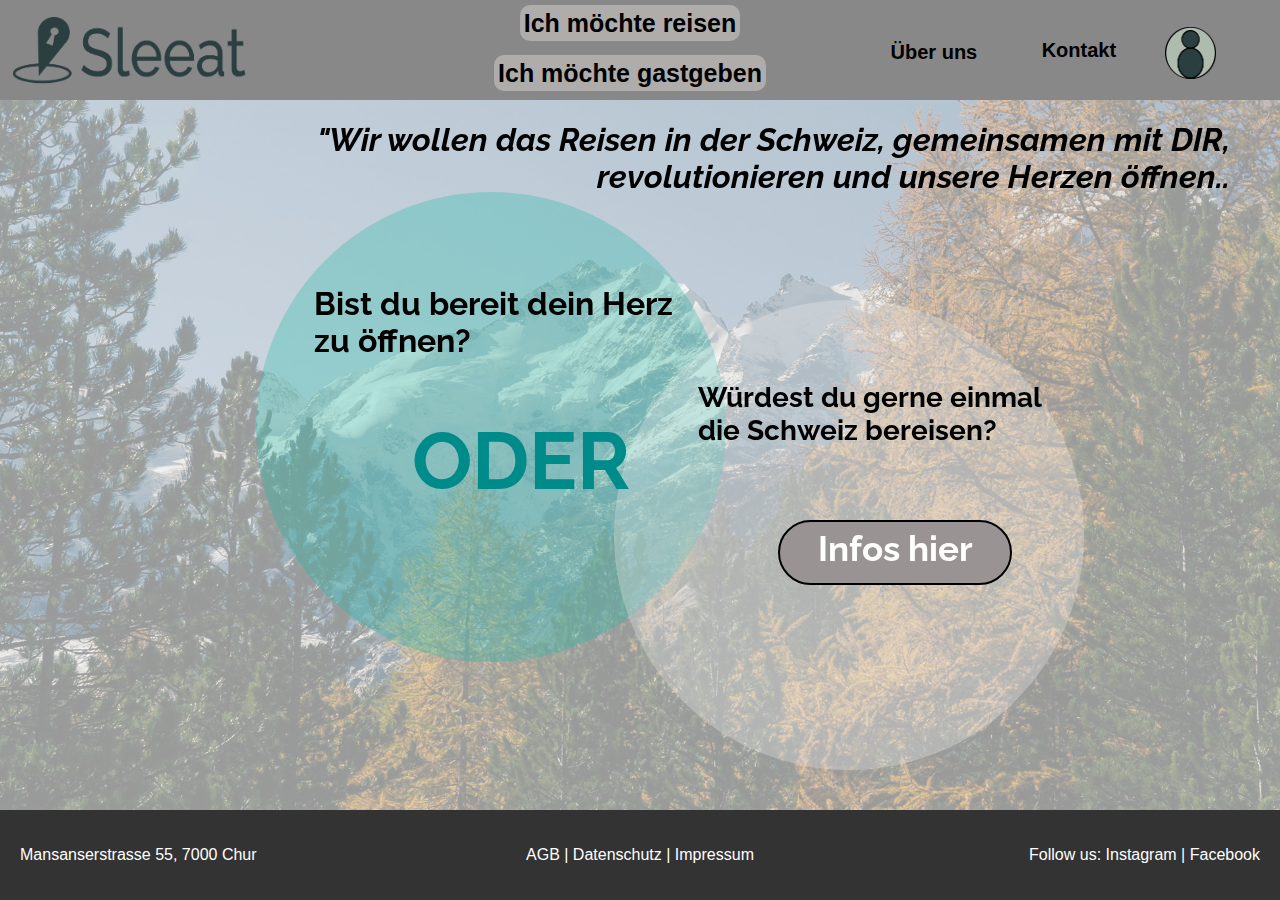
==== index.html @ e66eded8 "Update" ====
<!DOCTYPE html>
<html lang="en">

<head>
  <meta charset="UTF-8">
  <meta name="viewport" content="width=device-width, initial-scale=1.0">
  <title>Startseite</title>
  <link rel="stylesheet" href="style/startseite.css">

  <meta charset="UTF-8">
  <meta name="viewport" content="width=device-width, initial-scale=1.0">
  <title>Grundgeruest</title>
  <link rel="stylesheet" href="style/header_footer.css">
  <link rel="preconnect" href="https://fonts.googleapis.com">
<link rel="preconnect" href="https://fonts.gstatic.com" crossorigin>
<link href="https://fonts.googleapis.com/css2?family=Raleway:ital,wght@0,700;1,300&display=swap" rel="stylesheet">
</head>
<main>

  <body>
    <header>
      <div class="menueall">
              
          
          <div class="logo">
              
              <a href="startseite.html
              ">
                  <img src="image/header_footer_logo.png" alt="Logo IMP News" class="logoimage">
              </a>
          </div>
  
          <div class="menuealign">
              <div class="menuehover">
              <a href="angebotsseite1.html" class="menuebutton" role="button">Ich möchte reisen</a>
              </div>
             
              <div class="menuehover">
              <a href="hängt_in_seilen.html" class="menuebutton" role="button">Ich möchte gastgeben</a>
          </div>
          </div>
  
  
          <div class="menu">
  
          
                  
                <a href="ueber_uns.html" > Über uns</a>
              </div>
  
                <div class="menue2"> 
                <a href="kontaktseite.html" > Kontakt</a>
               
          </div>
  
          <div class="login">
              <a href="hängt_in_seilen.html">
              <img src="image/header_footer_login.png" class="loginimage"></a>
          </div>
  
      </div>
      </header>
    <div class="hintergrundbild"> </div>
    <div class="Zitat-container">
       <h1>"Wir wollen das Reisen in der Schweiz, gemeinsamen mit DIR, revolutionieren und unsere Herzen öffnen..</h1>
    </div>

    <div class="bold-text-türkis-kreis">
      <h1> Bist du bereit dein Herz zu öffnen?</h1>
    </div>

    <div class="bold-text-weiss-kreis">
      <h1>Würdest du gerne einmal die Schweiz bereisen?</h1>
    </div>

    <div class="bold-türkis-text">
      
      <h1> ODER</h1>
    </div>

    <div class="button-size">
      <a href="angebotsseite1.html" class="button" role="button">Infos hier</a>
    </div>

    
    
    <div class="ellipse-1"></div>
    <div class="ellipse-2"></div>



    <footer>
      <div class="column left">
        <p>Mansanserstrasse 55, 7000 Chur</p>
      </div>
  
      <div class="column">
        <p><a href="hängt_in_seilen.html">AGB</a> | <a href="Z impressum.html">Datenschutz</a> | <a href="Z impressum.html">Impressum</a></p> 
      </div>
  
      <div class="column right">
        <p>Follow us: <a href="https://www.instagram.com/">Instagram</a> | <a href="https://www.facebook.com/">Facebook</a></p>
      </div>
  </footer>
    </div>
  </body>
</main>

</html>
---- style/startseite.css ----
body {
    display: flexbox;
    background-size: 100%;
    margin-bottom: 10px;
    background-position: center;
}

/* h1,h2 und h3 gelöscht*/

.hintergrundbild {
    position: fixed;
    top: 0;
    left: 0;
    width: 100%;
    height: 100%;
    background: url(/image/Startseite_Hintergrund.jpg) no-repeat center center fixed;
    /*Bild gewechslet*/
    background-size: cover;
    -webkit-background-size: cover;
    -moz-background-size: cover;
    -o-background-size: cover;
    background-attachment: fixed;
    opacity: 0.4;
    /* 40% opacity */
    z-index: -2;
}

.Zitat-container {
    font-family: 'Raleway', sans-serif;
    font-style: italic;
    text-align: right;
    padding: 0px;
    margin-right: 50px;
    margin-left: 300px;
}

.bold-text-türkis-kreis {
    font-family: 'Raleway';
    font-weight: 700;
    /*Bold*/
    text-align: left;
    margin-top: 90px;
    margin-left: 350px;
    margin-right: 800px;

}

.bold-text-weiss-kreis {
    font-family: 'Raleway';
    font-weight: 700;
    /*Bold*/
    font-size: 18px;
    text-align: left;
    margin-top: 30px;
    margin-left: 800px;
    margin-right: 350px;

}

.bold-türkis-text {
    font-family: 'Raleway';
    font-weight: 700;
    /*Bold*/
    color: darkcyan;
    font-size: 40px;
    position: absolute;
    top: 43%;
    text-align: left;
    margin-left: 470px;
    margin-right: 600px;

}

.button {
    width: 160px;
    height: 40px;
    background-color: rgb(154, 147, 147);
    border: 2px solid #000;
    border-radius: 40px;
    display: flex;
    justify-content: center;
    padding-top: 6px;
    margin-left: 950px;
    margin-right: 230px;
    margin-top: 2%;
    font-family: 'Raleway';
    font-weight: 700;
    /*Bold*/
    font-size: 24px;
    text-align: center;
}

    .button-size:hover {
        transform: translate3d(0, 2px, 0);
      }
      
      .button-size :active {
        background-color: aquamarine;
      }




/*******************************************************/
/*Header styling*/

.logo {
    flex: 1;
    margin: 20px 20px 0px 20px;

}

.menu {
    margin: 10px 20px 5px 5px;
}

.login {
    margin: 10px 20px 0px 5px;
}


.ellipse-1 {
    background: rgba(26, 184, 166, 0.3);
    border-radius: 50%;
    width: 470px;
    height: 470px;
    position: absolute;
    left: 20%;
    top: 192px;
    opacity: 100%;
    overflow: hidden;
    z-index: -1;
}

.ellipse-2 {
    background: rgba(237, 240, 240, 0.3);
    border-radius: 50%;
    width: 470px;
    height: 470px;
    position: absolute;
    left: 48%;
    top: 300px;
    opacity: 100%;
    overflow: hidden;
    z-index: -1;
}


@media  screen and (max-width: 1340px) {
    .bold-text-türkis-kreis {
        margin-left: 314px;
        width: 380px;   
    }

    .bold-türkis-text {
        top: 40%;
        margin-left: 412px
    }

    .bold-text-weiss-kreis{
        margin-top: 15px;
        margin-left: 698px;
        width: 358px;
        font-size: 14px;
    }   
    
    .button {
        margin-left: 778px;
        margin-top: 73px;
        width: 230px;
        height: 55px;
        font-size: 35px;
    
    }
}

@media  screen and (max-width: 1275px) {
  
    .bold-text-weiss-kreis{
        margin-left: 677px;
    }   
    
}

@media  screen and (max-width: 1120px) {
    .bold-text-türkis-kreis {
        margin-left: 280px; 
    }

    .bold-türkis-text {
        margin-left: 320px
    }

    .bold-text-weiss-kreis{
        margin-left: 596px;
        
    }   
    
    .button {
        margin-left: 678px;
    
    }
}

@media  screen and (max-width: 1095px) {
    .bold-text-türkis-kreis {
        margin-top: 46px;
        margin-left: 280px; 
    }

    .bold-türkis-text {
        margin-top: 17px;
        margin-left: 320px
    }

    .bold-text-weiss-kreis{
        margin-left: 586px;
        
    }   
    
    .button {
        margin-top: 50px;
    
    }
}

@media screen and (max-width: 1024px) {
    .ellipse-1 {
        width: 380px;
        height: 380px;
        position: absolute;
        left: 15%;
        top: 170px;
    }

    .ellipse-2 {
        width: 380px;
        height: 380px;
        position: absolute;
        left: 47%;
        top: 230px;
    }

    .Zitat-container {
        width: 573px;
        font-size: 15px;
        margin-left: 420px;
    }

    .bold-text-türkis-kreis {
        margin-top: 40px;
        margin-left: 196px;
        margin-right: 0px;
        font-size: 12px;
        width: 287px;
    }

    .bold-türkis-text {
        top: 40%;
        font-size: 30px;
        margin-left: 306px;
    }

    .bold-text-weiss-kreis {
        margin-top: -19px;
        margin-left: 523px;
        width: 321px;
        font-size: 12px;
    }

    .button {
        margin-left: 595px;
        margin-top: 54px;
        width: 164px;
        height: 37px;
        font-size: 25px;
    }
}


@media screen and (max-width: 940px) {
    .ellipse-1 {
        width: 400px;
        height: 400px;
        position: absolute;
        left: 10%;
        top: 180px;
    }

    .ellipse-2 {
        width: 400px;
        height: 400px;
        position: absolute;
        left: 50%;
        top: 220px;
    }

    .Zitat-container {
        width: 573px;
        font-size: 15px;
        margin-left: 325px;
    }

    .bold-text-türkis-kreis {
        margin-top: 40px;
        margin-left: 140px;
        margin-right: 0px;
        font-size: 12px;
        width: 287px;
    }

    .bold-türkis-text {
        top: 40%;
        margin-left: 256px;
    }

    .bold-text-weiss-kreis {
        margin-top: -19px;
        margin-left: 500px;
        width: 321px;
        font-size: 12px;
    }

    .button {
        margin-left: 595px;
        margin-top: 54px;
        width: 164px;
        height: 37px;
        font-size: 25px;
    }
}


@media screen and (max-width: 740px) {
    .ellipse-1 {
        width: 700px;
        height: 700px;
        position: absolute;
        left: 5%;
        top: 296px;
    }

    .ellipse-2 {
        width: 700px;
        height: 700px;
        position: absolute;
        left: 80%;
        top: 669px;
    }

    .Zitat-container {
        margin-top: 0%;
        width: 965px;
        font-size: 25px;
        margin-left: 271px;
    }

    .bold-text-türkis-kreis {
        margin-top: 112px;
        margin-left: 143px;
        margin-right: 0px;
        font-size: 25px;
        width: 463px;
    }

    .bold-türkis-text {
        top: 60%;
        font-size: 60px;
        margin-left: 279px;
    }

    .bold-text-weiss-kreis {
        margin-top: 278px;
        margin-left: 690px;
        width: 485px;
        font-size: 25px;
    }

    .button {
        margin-left: 808px;
        margin-top: 86px;
        width: 300px;
        height: 80px;
        font-size: 50px;
    }
}



@media screen and (max-width: 450px) {
    .ellipse-1 {
        width: 700px;
        height: 700px;
        position: absolute;
        left: 20%;
        top: 450px;
    }

    .ellipse-2 {
        width: 700px;
        height: 700px;
        position: absolute;
        left: 90%;
        top: 1000px;
    }

    .Zitat-container {
        margin-top: 30%;
        width: 932px;
        font-size: 25px;
        margin-left: 69px;
    }

    .bold-text-türkis-kreis {
        margin-top: 200px;
        margin-left: 200px;
        margin-right: 0px;
        font-size: 25px;
        width: 463px;
    }

    .bold-türkis-text {
        top: 80%;
        font-size: 60px;
        margin-left: 365px;
    }

    .bold-text-weiss-kreis {
        margin-top: 493px;
        margin-left: 472px;
        width: 485px;
        font-size: 30px;
    }

    .button {
        margin-left: 600px;
        margin-top: 51px;
        width: 300px;
        height: 80px;
        font-size: 50px;
    }
}


footer {

    background-color: #333;
    color: white;
    padding: 20px;
    display: flex;
    justify-content: space-between;
    text-align: center;
    bottom: 0%;
    left: 0%;
    right: 0%;
    position: fixed;
}
---- style/header_footer.css ----
html, body {
    min-height: 100vh;
}

body {
    margin: 0;
    font-family: Arial, sans-serif;
  display: flex;
  flex-direction: column;
}

main {
  flex: 1;
} 


/*******************************************************/
/*Header styling*/

header{

    background-color: rgb(136, 136, 136);
    position: sticky;
    top: 0;
    left: 0;
    opacity: 100%;
    z-index: 200;

}
.logo{
    flex: 2.8;
  margin-top: 1%;
  margin-left: 1%;
 
}

.login{
    flex: 1;
    height: flex;
    

}


.menueall{
  display: flex;
  justify-content: center;
  align-items: center;
  height: flex;
}

.menu{
  text-align: right;
  flex: 1;
  justify-content: right;
  margin-right: 0%;
  margin-left: 0%;
  font-size: min(max(15px, 1vw), 20px);
  
  
}

.menue2{
  text-align: right;
  flex: 1;
  justify-content: right;
  margin-right: 0%;
  margin-left: 0%;
  font-size: min(max(15px, 1vw), 20px);
}

.menuealign{
  flex:3;
  text-align: center;
  font-size: min(max(15px, 1vw), 25px);
  
  
}



.login{
  flex: 1;
  text-align: center;
}

.menuebutton{
  background-color: #d6d0d081;
  font-size: 25px;
  margin-top: 5px;
  padding: 1%;
  border-radius: 10px;
  color: black;
 
}



.menuehover{

line-height: 47px;
line-height: min(max(20px, 4vw), 47px);

}

.menuehover:hover {
  transform: translate3d(0, 2px, 0);
}

.menuebutton:active {
  background-color: aquamarine;
}

.menuealign a{
  color: black;
  font-size: 25px;
  font-weight: bold;
  text-decoration: none;
  margin: 0%;
  margin-top: 10%;
  margin-bottom: 10%;
  font-size: min(max(10px, 2vw), 25px);

}

.menuealign2 a{
  color: black;
  font-size: 25px;
  font-weight: bold;
  text-decoration: none;
  align-items: end;
  margin-right: 8%;
}

.menuetext{
  font-size: min(max(10px, 2vw), 20px);
}


.menu a{
  color: black;
  font-size: 20px;
  font-weight: bold;
  font-size: min(max(5px, 2vw), 20px);

}

.menue2 a{
  color: black;
  font-size: 20px;
  font-weight: bold;
  font-size: min(max(5px, 2vw), 20px);

}

.loginimage{
 width: 55px;
 height: 55px;
 height: min(max(10px, 4vw), 55px);
 width: min(max(10px, 4vw), 55px);
}

.logoimage{
  width: 60%;
  height: 60%;
}








/*******************************************************/
/*Footer styling*/

footer {

      background-color: #333;
      color: white;
      padding: 20px;
      display: flex;
      justify-content: space-between;
      text-align: center;
      

    }

.column {
      flex: 1;
      text-align: center;
    }

.column.left {
      text-align: left;
    }

.column.right {
      text-align: right;
    }

a {
      color: rgb(255, 255, 255);
      text-decoration: none;
    }


    @media (max-width: 800px) {
      .column.left {
        font-size: 90%;
      }
      .column {
        font-size: 90%;
      }
      .column.right {
        font-size: 90%;
      }
    }

    @media (max-width: 700px) {
      .column.left {
        font-size: 80%;
      }
      .column {
        font-size: 80%;
      }
      .column.right {
        font-size: 80%;
      }
    }

@media (max-width: 610px) {
  .column.left {
    font-size: 70%;
  }
  .column {
    font-size: 70%;
  }
  .column.right {
    font-size: 70%;
  }
}

@media (max-width: 538px) {
  .column.left {
    font-size: 60%;
  }
  .column {
    font-size: 60%;
  }
  .column.right {
    font-size: 60%;
  }
}

@media (max-width: 466px) {
  .column.left {
    font-size: 50%;
  }
  .column {
    font-size: 50%;
  }
  .column.right {
    font-size: 50%;
  }
} 
@media (max-width: 300px) {
  .column.left {
    font-size: 40%;
  }
  .column {
    font-size: 40%;
  }
  .column.right {
    font-size: 40%;
  }
}
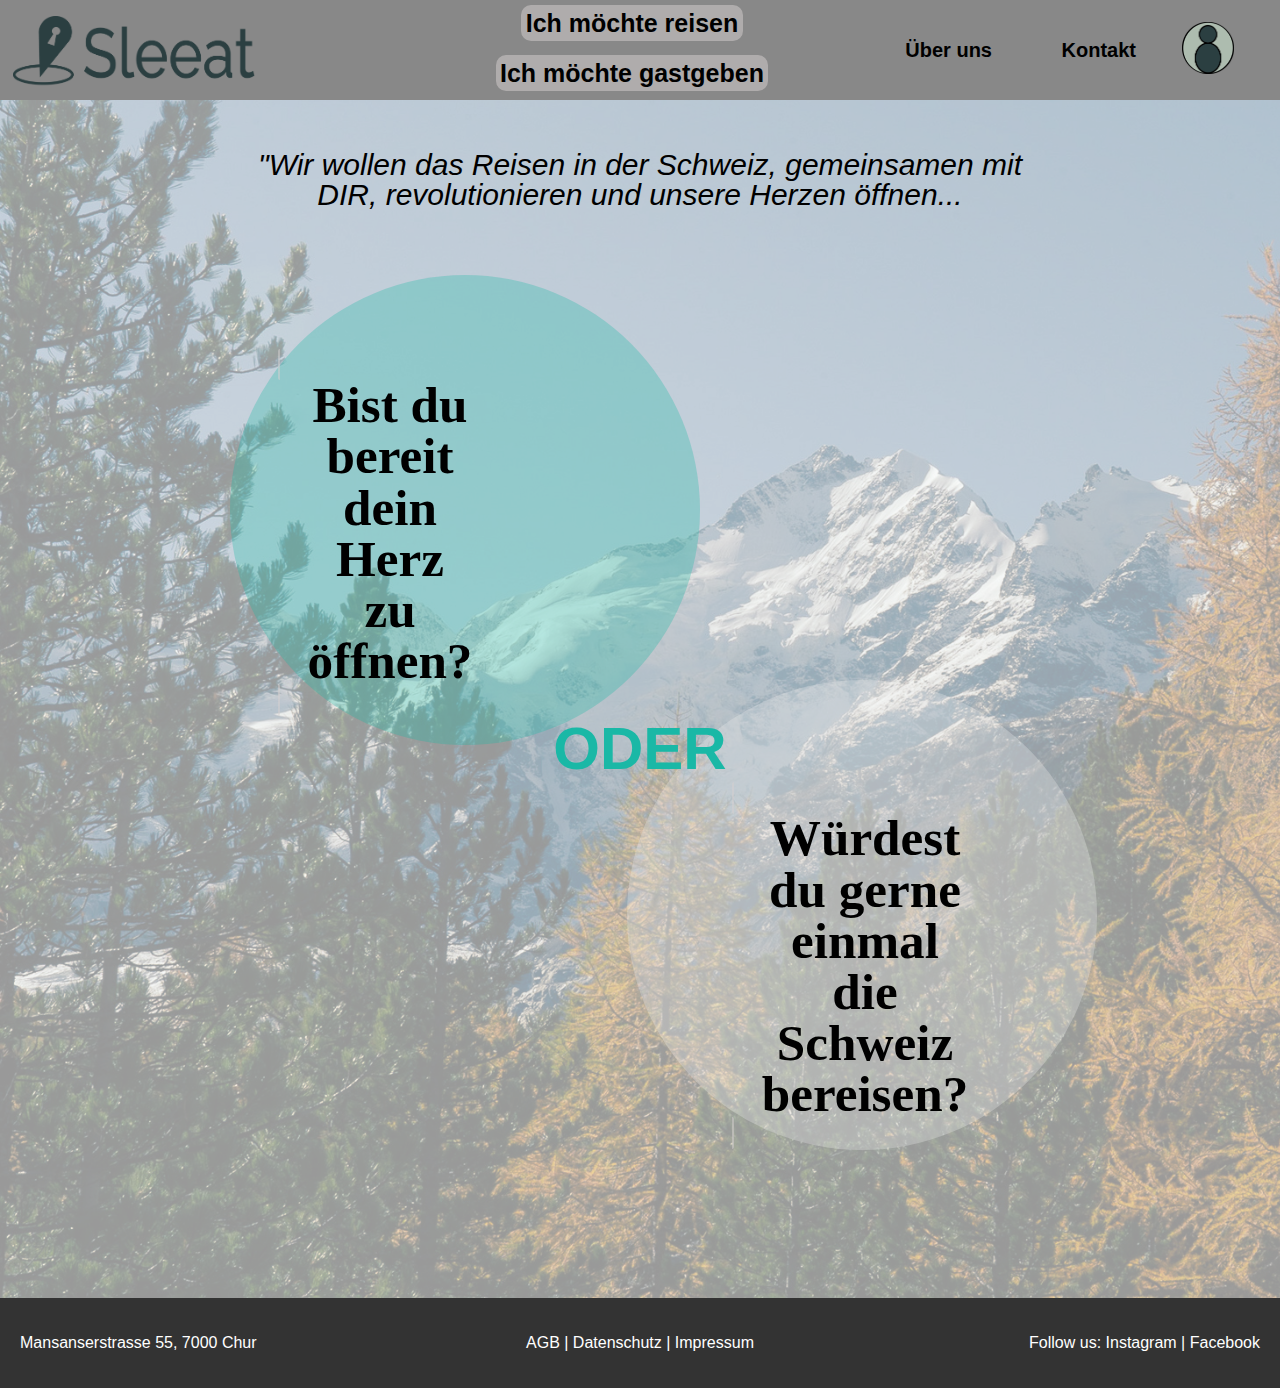
==== commit 6576a024: "simon" ====
--- a/index.html
+++ b/index.html
@@ -1,94 +1,101 @@
 <!DOCTYPE html>
-<html lang="en">
+<html lang="de">
+<head>
+    <meta charset="UTF-8">
+    <meta name="viewport" content="width=device-width, initial-scale=1.0">
+    <title>Startseite</title>
+    <link rel="stylesheet" href="/style/startseite1.css">
+    <link rel="stylesheet" href="/style/header_footer.css">
+</head>
 
-<head>
-  <meta charset="UTF-8">
-  <meta name="viewport" content="width=device-width, initial-scale=1.0">
-  <title>Startseite</title>
-  <link rel="stylesheet" href="style/startseite.css">
+<body>
 
-  <meta charset="UTF-8">
-  <meta name="viewport" content="width=device-width, initial-scale=1.0">
-  <title>Grundgeruest</title>
-  <link rel="stylesheet" href="style/header_footer.css">
-  <link rel="preconnect" href="https://fonts.googleapis.com">
-<link rel="preconnect" href="https://fonts.gstatic.com" crossorigin>
-<link href="https://fonts.googleapis.com/css2?family=Raleway:ital,wght@0,700;1,300&display=swap" rel="stylesheet">
-</head>
-<main>
+  <header>
+    <div class="menueall">
+            
+        
+        <div class="logo">
+            
+            <a href="index.html">
+                <img src="image/header_footer_logo.png" alt="Logo IMP News" class="logoimage">
+            </a>
+        </div>
 
-  <body>
-    <header>
-      <div class="menueall">
-              
-          
-          <div class="logo">
-              
-              <a href="startseite.html
-              ">
-                  <img src="image/header_footer_logo.png" alt="Logo IMP News" class="logoimage">
-              </a>
-          </div>
-  
-          <div class="menuealign">
-              <div class="menuehover">
-              <a href="angebotsseite1.html" class="menuebutton" role="button">Ich möchte reisen</a>
-              </div>
+        <div class="menuealign">
+            <div class="menuehover">
+            <a href="angebotsseite1.html" class="menuebutton" role="button">Ich möchte reisen</a>
+            </div>
+           
+            <div class="menuehover">
+            <a href="hängt_in_seilen.html" class="menuebutton" role="button">Ich möchte gastgeben</a>
+        </div>
+        </div>
+
+
+        <div class="menu">
+
+        
+                
+              <a href="ueber_uns.html" > Über uns</a>
+            </div>
+
+              <div class="menue2"> 
+              <a href="kontaktseite.html" > Kontakt</a>
              
-              <div class="menuehover">
-              <a href="hängt_in_seilen.html" class="menuebutton" role="button">Ich möchte gastgeben</a>
-          </div>
-          </div>
-  
-  
-          <div class="menu">
-  
-          
-                  
-                <a href="ueber_uns.html" > Über uns</a>
-              </div>
-  
-                <div class="menue2"> 
-                <a href="kontaktseite.html" > Kontakt</a>
-               
-          </div>
-  
-          <div class="login">
-              <a href="hängt_in_seilen.html">
-              <img src="image/header_footer_login.png" class="loginimage"></a>
-          </div>
-  
-      </div>
-      </header>
-    <div class="hintergrundbild"> </div>
-    <div class="Zitat-container">
-       <h1>"Wir wollen das Reisen in der Schweiz, gemeinsamen mit DIR, revolutionieren und unsere Herzen öffnen..</h1>
+        </div>
+
+        <div class="login">
+            <a href="hängt_in_seilen.html">
+            <img src="image/header_footer_login.png" class="loginimage"></a>
+        </div>
+
+    </div>
+    </header>
+
+
+<div class="maincontainer bg-1">
+
+
+    <div class="zitat-container">
+    "Wir wollen das Reisen in der Schweiz, gemeinsamen mit DIR, revolutionieren und unsere Herzen öffnen...
     </div>
 
-    <div class="bold-text-türkis-kreis">
-      <h1> Bist du bereit dein Herz zu öffnen?</h1>
+    <div class="container-türkis-kreis">
+        <a href="hängt_in_seilen.html" class="button" role="button"><h3> Bist du bereit dein Herz zu öffnen?</h3></a>
+      <div class="ellipse-1"></div>
     </div>
 
-    <div class="bold-text-weiss-kreis">
-      <h1>Würdest du gerne einmal die Schweiz bereisen?</h1>
-    </div>
+    <div class="container-türkis-text">      
+        <h1> ODER</h1>
+      </div>
 
-    <div class="bold-türkis-text">
       
-      <h1> ODER</h1>
-    </div>
-
-    <div class="button-size">
-      <a href="angebotsseite1.html" class="button" role="button">Infos hier</a>
+    <div class="container-weiss-kreis">
+        <a href="angebotsseite1.html" class="button" role="button"><h3>Würdest du gerne einmal die Schweiz bereisen?</h3></a>
+      <div class="ellipse-2"></div>
     </div>
 
     
+
+
     
-    <div class="ellipse-1"></div>
-    <div class="ellipse-2"></div>
+
+    
+
+
+</div>
 
 
 
+
+
+
+
+
+
+
+
+        
     <footer>
       <div class="column left">
         <p>Mansanserstrasse 55, 7000 Chur</p>
@@ -102,8 +109,6 @@
         <p>Follow us: <a href="https://www.instagram.com/">Instagram</a> | <a href="https://www.facebook.com/">Facebook</a></p>
       </div>
   </footer>
-    </div>
-  </body>
-</main>
-
+      
+</body>
 </html>--- a/style/startseite1.css
+++ b/style/startseite1.css
@@ -0,0 +1,181 @@
+
+
+
+
+
+h1 {
+    color: #1ab8a6;
+    font-size: 60px;
+    line-height: 70px;
+    font-weight: 700;
+    display: flex;
+    justify-content: center;
+    align-items: center;
+    text-align: center;
+    font-size: min(max(20px, 6vw), 60px);
+    margin-bottom: 0%;
+    margin-top: 0%;
+
+}
+
+
+
+
+
+
+
+
+h2 {
+    color: black;
+    font-style: italic;
+    font-size: 30px;
+    padding: 0;
+    display: flex;
+    justify-content: center;
+    align-items: center;
+    margin-bottom: 0;
+    margin-top: 10%;
+    line-height: min(max(10px, 2vw), 30px);
+    font-size: min(max(10px, 2vw), 30px);
+  
+}
+
+
+
+
+
+h3 {
+    color: black;
+    font-size: 60px;
+    line-height: 70px;
+    font-weight: 700;
+    padding: 0;
+    display: flex;
+    justify-content: center;
+    align-items: center;
+    text-align: center;
+    margin-bottom: 0;
+    margin-left: 30px;
+    margin-right: 30px;
+    margin-top: 0px;
+    line-height: min(max(10px, 4vw), 60px);
+    font-size: min(max(10px, 4vw), 60px);
+  
+}
+
+
+
+
+.maincontainer {
+
+    position: relative;
+    width: 100%;
+    display: flex;
+    justify-content: flex-start;
+    align-items: center;
+    flex-direction: column;
+    overflow: hidden;
+    height: max-content;
+    width: 100%;
+    position: relative;
+}
+
+
+
+.bg-1::before {
+    background: url("../image/Startseite_Hintergrund.jpg");
+    background-size: cover;
+    content: "";
+    opacity: 40%;
+    opacity: 0.4;
+    top: 0;
+    left: 0;
+    bottom: 0;
+    right: 0;
+    position: absolute;
+    z-index: -1;
+}
+
+
+
+.ellipse-1 {
+    background: rgba(26, 184, 166, 0.3);
+    border-radius: 50%;
+    width: 470px;
+    height: 470px;
+    position: absolute;
+    left: 18%;
+    top: 175px;
+    opacity: 100%;
+    overflow: hidden;
+    z-index: -1;
+}
+
+.ellipse-2 {
+    background: rgba(237, 240, 240, 0.3);
+    border-radius: 50%;
+    width: 470px;
+    height: 470px;
+    position: absolute;
+    left: 49%;
+    top: 580px;
+    opacity: 100%;
+    overflow: hidden;
+    z-index: -1;
+}
+
+
+.button{
+    background-color: #d6d0d081;
+    font-size: 25px;
+    margin-top: 5px;
+    padding: 1%;
+    border-radius: 10px;
+    color: black;
+   
+  }
+
+
+
+  .zitat-container {
+    color: black;
+    font-style: italic;
+    font-size: 30px;
+    width: 65%;
+    padding-top: 50px;
+    padding-bottom: 100px;
+    padding-left: 35px;
+    padding-right: 35px;
+    text-align: center;
+    line-height: min(max(5px, 4vw), 30px);
+    font-size: min(max(5px, 4vw), 30px);
+    padding-bottom: min(max(30px, 4vw), 100px);
+    padding-bottom: min(max(30px, 4vw), 100px);
+    padding-top: min(max(30px, 4vw), 50px); 
+    
+}
+
+.container-türkis-kreis {
+    font-family: 'Raleway';
+    text-align: left;
+    margin-top: 90px;
+    margin-left: 300px;
+    margin-right: 800px;
+
+
+}
+
+.container-weiss-kreis {
+    font-family: 'Raleway';
+    text-align: left;
+    margin-left: 800px;
+    margin-right: 350px;
+    margin-top: 0;
+    margin-bottom: 150px;
+
+}
+
+
+
+
+  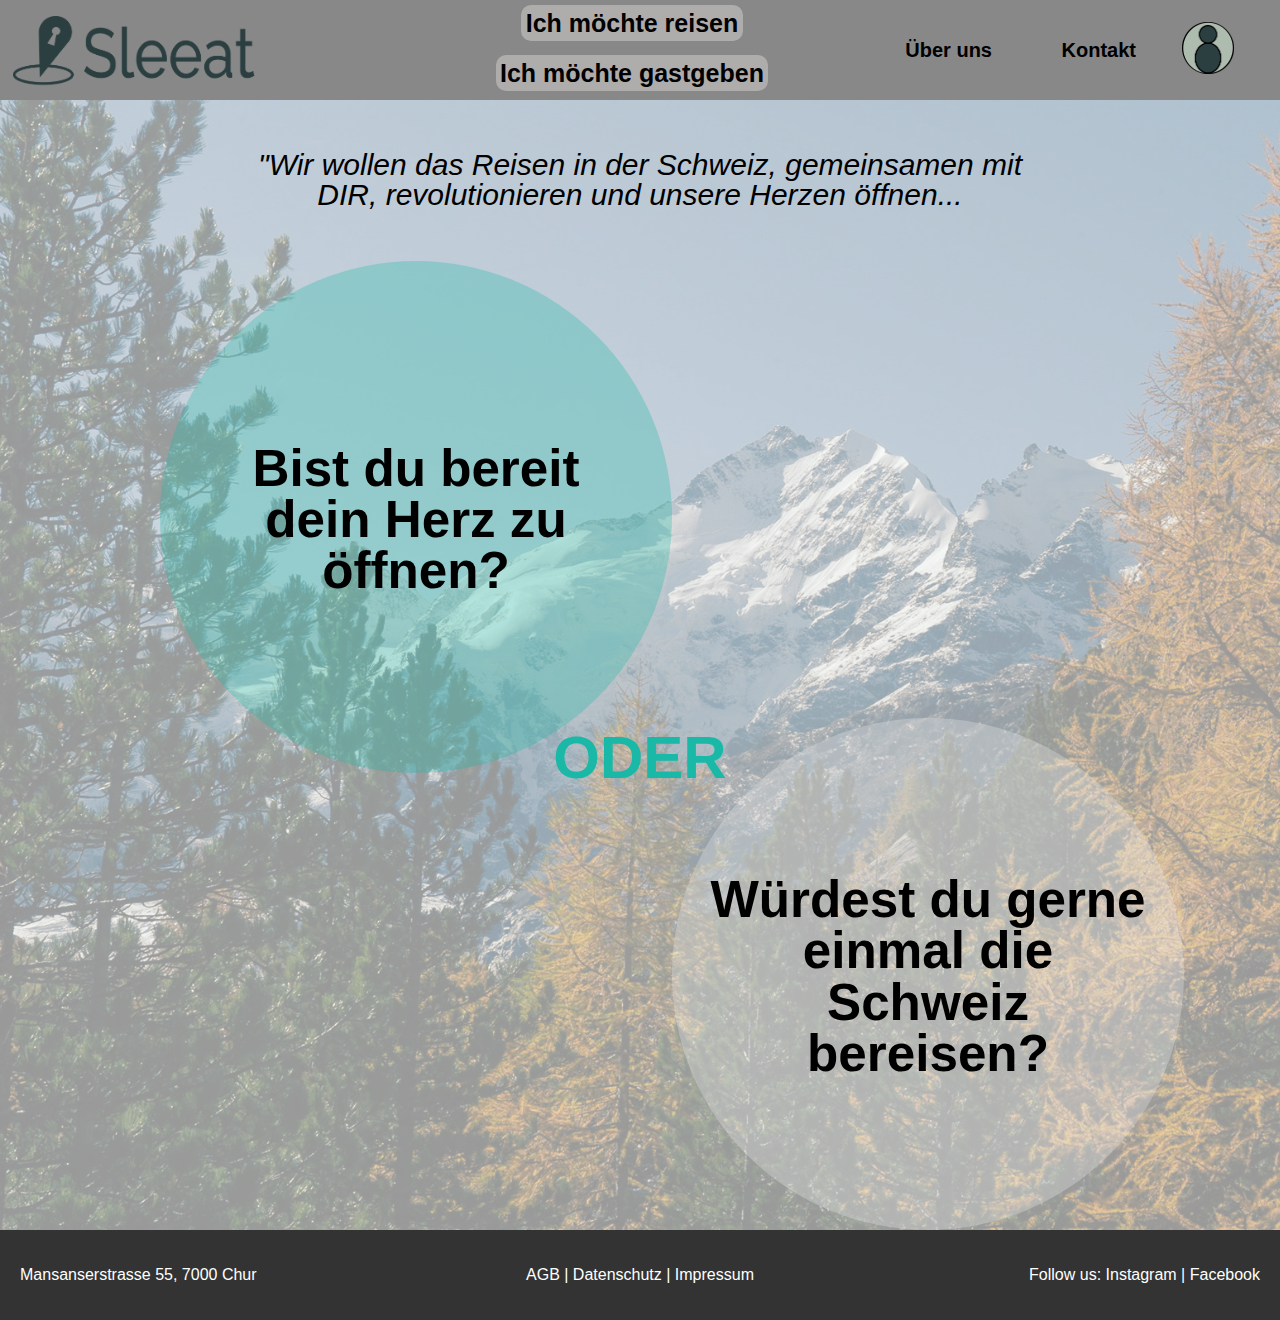
==== commit 814fc29e: "Startseite responsive gemacht" ====
--- a/index.html
+++ b/index.html
@@ -1,114 +1,83 @@
 <!DOCTYPE html>
 <html lang="de">
+
 <head>
-    <meta charset="UTF-8">
-    <meta name="viewport" content="width=device-width, initial-scale=1.0">
-    <title>Startseite</title>
-    <link rel="stylesheet" href="/style/startseite1.css">
-    <link rel="stylesheet" href="/style/header_footer.css">
+  <meta charset="UTF-8">
+  <meta name="viewport" content="width=device-width, initial-scale=1.0">
+  <title>Startseite</title>
+  <link rel="stylesheet" href="/style/startseite1.css">
+  <link rel="stylesheet" href="/style/header_footer.css">
 </head>
 
 <body>
-
   <header>
     <div class="menueall">
-            
-        
-        <div class="logo">
-            
-            <a href="index.html">
-                <img src="image/header_footer_logo.png" alt="Logo IMP News" class="logoimage">
-            </a>
+      <div class="logo">
+        <a href="index.html">
+          <img src="image/header_footer_logo.png" alt="Logo IMP News" class="logoimage">
+        </a>
+      </div>
+      <div class="menuealign">
+        <div class="menuehover">
+          <a href="angebotsseite1.html" class="menuebutton" role="button">Ich möchte reisen</a>
         </div>
 
-        <div class="menuealign">
-            <div class="menuehover">
-            <a href="angebotsseite1.html" class="menuebutton" role="button">Ich möchte reisen</a>
-            </div>
-           
-            <div class="menuehover">
-            <a href="hängt_in_seilen.html" class="menuebutton" role="button">Ich möchte gastgeben</a>
+        <div class="menuehover">
+          <a href="hängt_in_seilen.html" class="menuebutton" role="button">Ich möchte gastgeben</a>
         </div>
-        </div>
+      </div>
+      <div class="menu">
+        <a href="ueber_uns.html"> Über uns</a>
+      </div>
+      <div class="menue2">
+        <a href="kontaktseite.html"> Kontakt</a>
+      </div>
+      <div class="login">
+        <a href="hängt_in_seilen.html">
+          <img src="image/header_footer_login.png" class="loginimage"></a>
+      </div>
+    </div>
+  </header>
 
-
-        <div class="menu">
-
-        
-                
-              <a href="ueber_uns.html" > Über uns</a>
-            </div>
-
-              <div class="menue2"> 
-              <a href="kontaktseite.html" > Kontakt</a>
-             
-        </div>
-
-        <div class="login">
-            <a href="hängt_in_seilen.html">
-            <img src="image/header_footer_login.png" class="loginimage"></a>
-        </div>
-
-    </div>
-    </header>
-
-
-<div class="maincontainer bg-1">
-
-
+  <div class="maincontainer bg-1">
     <div class="zitat-container">
-    "Wir wollen das Reisen in der Schweiz, gemeinsamen mit DIR, revolutionieren und unsere Herzen öffnen...
+      "Wir wollen das Reisen in der Schweiz, gemeinsamen mit DIR, revolutionieren und unsere Herzen öffnen...
     </div>
 
-    <div class="container-türkis-kreis">
-        <a href="hängt_in_seilen.html" class="button" role="button"><h3> Bist du bereit dein Herz zu öffnen?</h3></a>
-      <div class="ellipse-1"></div>
+    <div class="ellipse-1">
+      <a href="hängt_in_seilen.html" class="button" role="button">
+        <h3> Bist du bereit dein Herz zu öffnen?</h3>
+      </a>
     </div>
 
-    <div class="container-türkis-text">      
-        <h1> ODER</h1>
-      </div>
-
-      
-    <div class="container-weiss-kreis">
-        <a href="angebotsseite1.html" class="button" role="button"><h3>Würdest du gerne einmal die Schweiz bereisen?</h3></a>
-      <div class="ellipse-2"></div>
+    <div class="container-türkis-text">
+      <h1> ODER</h1>
     </div>
 
-    
+    <div class="ellipse-2">
+      <a href="angebotsseite1.html" class="button" role="button">
+        <h3>Würdest du gerne einmal die Schweiz bereisen?</h3>
+      </a>
+    </div>
 
+  </div>
 
-    
+  <footer>
+    <div class="column left">
+      <p>Mansanserstrasse 55, 7000 Chur</p>
+    </div>
 
-    
+    <div class="column">
+      <p><a href="hängt_in_seilen.html">AGB</a> | <a href="Z impressum.html">Datenschutz</a> | <a
+          href="Z impressum.html">Impressum</a></p>
+    </div>
 
+    <div class="column right">
+      <p>Follow us: <a href="https://www.instagram.com/">Instagram</a> | <a
+          href="https://www.facebook.com/">Facebook</a></p>
+    </div>
+  </footer>
 
-</div>
+</body>
 
-
-
-
-
-
-
-
-
-
-
-        
-    <footer>
-      <div class="column left">
-        <p>Mansanserstrasse 55, 7000 Chur</p>
-      </div>
-  
-      <div class="column">
-        <p><a href="hängt_in_seilen.html">AGB</a> | <a href="Z impressum.html">Datenschutz</a> | <a href="Z impressum.html">Impressum</a></p> 
-      </div>
-  
-      <div class="column right">
-        <p>Follow us: <a href="https://www.instagram.com/">Instagram</a> | <a href="https://www.facebook.com/">Facebook</a></p>
-      </div>
-  </footer>
-      
-</body>
 </html>--- a/style/startseite1.css
+++ b/style/startseite1.css
@@ -1,8 +1,3 @@
-
-
-
-
-
 h1 {
     color: #1ab8a6;
     font-size: 60px;
@@ -15,15 +10,7 @@
     font-size: min(max(20px, 6vw), 60px);
     margin-bottom: 0%;
     margin-top: 0%;
-
 }
-
-
-
-
-
-
-
 
 h2 {
     color: black;
@@ -37,12 +24,7 @@
     margin-top: 10%;
     line-height: min(max(10px, 2vw), 30px);
     font-size: min(max(10px, 2vw), 30px);
-  
 }
-
-
-
-
 
 h3 {
     color: black;
@@ -60,23 +42,14 @@
     margin-top: 0px;
     line-height: min(max(10px, 4vw), 60px);
     font-size: min(max(10px, 4vw), 60px);
-  
 }
 
-
-
-
 .maincontainer {
-
-    position: relative;
     width: 100%;
     display: flex;
     justify-content: flex-start;
     align-items: center;
     flex-direction: column;
-    overflow: hidden;
-    height: max-content;
-    width: 100%;
     position: relative;
 }
 
@@ -96,48 +69,49 @@
     z-index: -1;
 }
 
-
-
 .ellipse-1 {
     background: rgba(26, 184, 166, 0.3);
     border-radius: 50%;
-    width: 470px;
-    height: 470px;
-    position: absolute;
-    left: 18%;
-    top: 175px;
+    width: 40vw;
+    height: 40vw;
+    margin-right: 45vw;
+    margin-bottom: -50px;
     opacity: 100%;
     overflow: hidden;
     z-index: -1;
+    text-align: center;
+    margin-right: 35vw;
+    display: flex;
+    align-items: center;
+    justify-content: center;
 }
 
 .ellipse-2 {
     background: rgba(237, 240, 240, 0.3);
     border-radius: 50%;
-    width: 470px;
-    height: 470px;
-    position: absolute;
-    left: 49%;
-    top: 580px;
+    width: 40vw;
+    height: 40vw;
+    margin-left: 45vw;
+    margin-top: -75px;
     opacity: 100%;
     overflow: hidden;
     z-index: -1;
+    text-align: center;
+    display: flex;
+    align-items: center;
+    justify-content: center;
 }
 
 
-.button{
-    background-color: #d6d0d081;
+.button {
     font-size: 25px;
     margin-top: 5px;
     padding: 1%;
     border-radius: 10px;
     color: black;
-   
-  }
+}
 
-
-
-  .zitat-container {
+.zitat-container {
     color: black;
     font-style: italic;
     font-size: 30px;
@@ -151,31 +125,5 @@
     font-size: min(max(5px, 4vw), 30px);
     padding-bottom: min(max(30px, 4vw), 100px);
     padding-bottom: min(max(30px, 4vw), 100px);
-    padding-top: min(max(30px, 4vw), 50px); 
-    
-}
-
-.container-türkis-kreis {
-    font-family: 'Raleway';
-    text-align: left;
-    margin-top: 90px;
-    margin-left: 300px;
-    margin-right: 800px;
-
-
-}
-
-.container-weiss-kreis {
-    font-family: 'Raleway';
-    text-align: left;
-    margin-left: 800px;
-    margin-right: 350px;
-    margin-top: 0;
-    margin-bottom: 150px;
-
-}
-
-
-
-
-  +    padding-top: min(max(30px, 4vw), 50px);
+}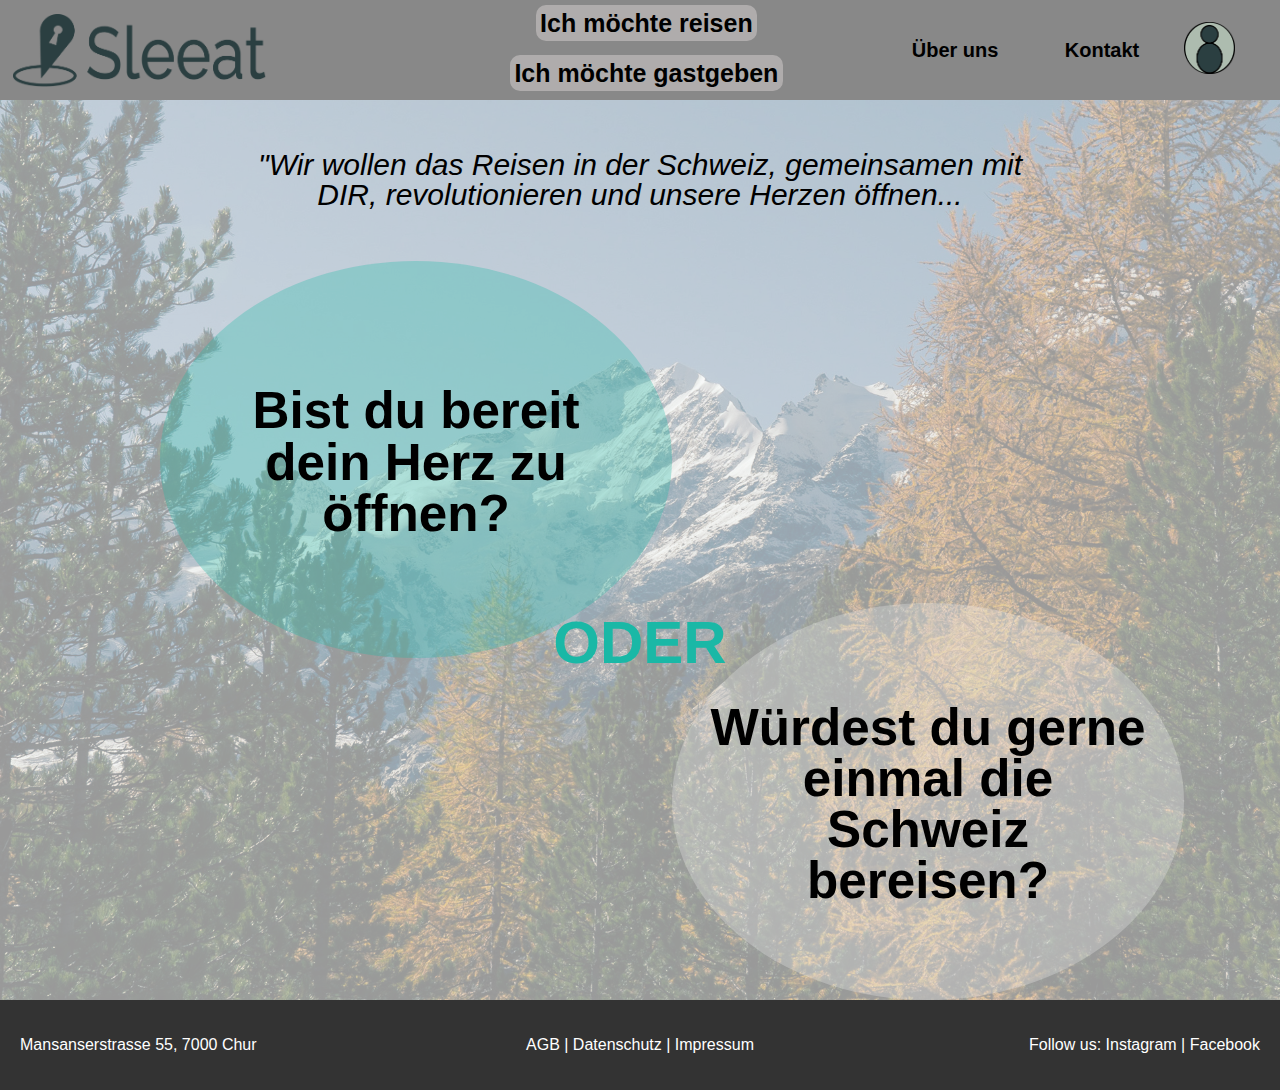
==== commit 736df47e: "Startseite Verlinkungen und Hintergrund" ====
--- a/index.html
+++ b/index.html
@@ -38,7 +38,6 @@
       </div>
     </div>
   </header>
-
   <div class="maincontainer bg-1">
     <div class="zitat-container">
       "Wir wollen das Reisen in der Schweiz, gemeinsamen mit DIR, revolutionieren und unsere Herzen öffnen...
@@ -66,18 +65,19 @@
     <div class="column left">
       <p>Mansanserstrasse 55, 7000 Chur</p>
     </div>
-
+  
     <div class="column">
       <p><a href="hängt_in_seilen.html">AGB</a> | <a href="Z impressum.html">Datenschutz</a> | <a
           href="Z impressum.html">Impressum</a></p>
     </div>
-
+  
     <div class="column right">
       <p>Follow us: <a href="https://www.instagram.com/">Instagram</a> | <a
           href="https://www.facebook.com/">Facebook</a></p>
     </div>
   </footer>
 
+
 </body>
 
 </html>--- a/style/startseite1.css
+++ b/style/startseite1.css
@@ -1,3 +1,8 @@
+body{
+    margin: 0; 
+    padding: 0
+}
+
 h1 {
     color: #1ab8a6;
     font-size: 60px;
@@ -53,9 +58,13 @@
     position: relative;
 }
 
-
+.bg-1{
+    position: relative;
+    height: 100vh;
+}
 
 .bg-1::before {
+    position: absolute;
     background: url("../image/Startseite_Hintergrund.jpg");
     background-size: cover;
     content: "";
@@ -69,6 +78,7 @@
     z-index: -1;
 }
 
+
 .ellipse-1 {
     background: rgba(26, 184, 166, 0.3);
     border-radius: 50%;
@@ -77,13 +87,13 @@
     margin-right: 45vw;
     margin-bottom: -50px;
     opacity: 100%;
-    overflow: hidden;
     z-index: -1;
     text-align: center;
     margin-right: 35vw;
     display: flex;
     align-items: center;
     justify-content: center;
+    z-index: 1;
 }
 
 .ellipse-2 {
@@ -94,12 +104,12 @@
     margin-left: 45vw;
     margin-top: -75px;
     opacity: 100%;
-    overflow: hidden;
     z-index: -1;
     text-align: center;
     display: flex;
     align-items: center;
     justify-content: center;
+    z-index: 1;
 }
 
 
@@ -109,6 +119,8 @@
     padding: 1%;
     border-radius: 10px;
     color: black;
+    position: relative;
+    z-index: 4;
 }
 
 .zitat-container {
@@ -126,4 +138,4 @@
     padding-bottom: min(max(30px, 4vw), 100px);
     padding-bottom: min(max(30px, 4vw), 100px);
     padding-top: min(max(30px, 4vw), 50px);
-}+}
--- a/style/header_footer.css
+++ b/style/header_footer.css
@@ -28,7 +28,7 @@
 
 }
 .logo{
-    flex: 2.8;
+    flex: 3;
   margin-top: 1%;
   margin-left: 1%;
  
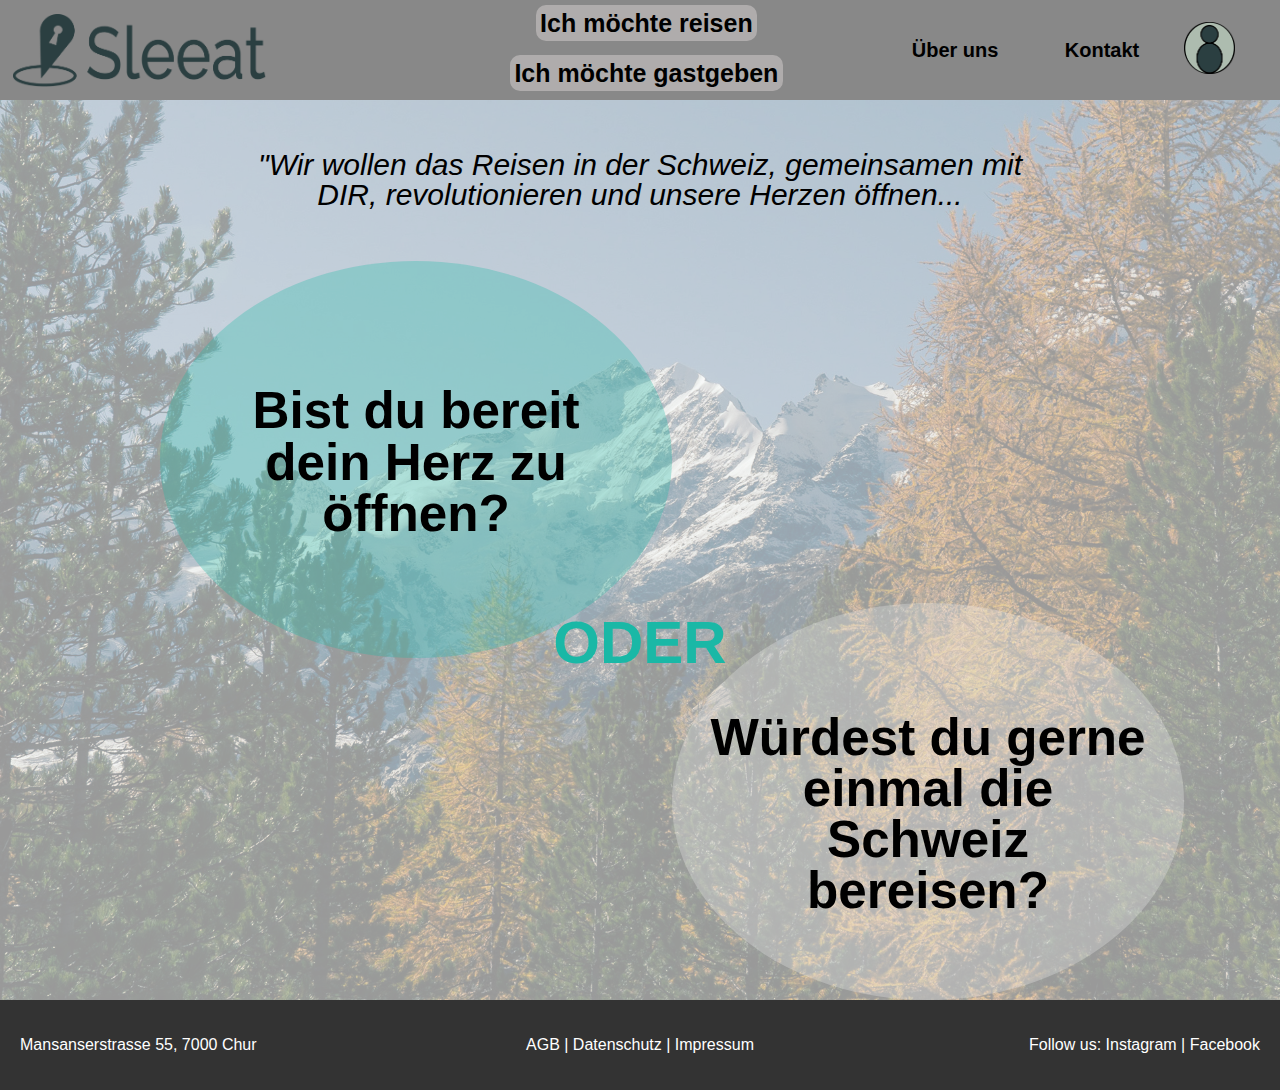
==== commit f17c2263: "Startseite Textanpassung" ====
--- a/index.html
+++ b/index.html
@@ -55,7 +55,7 @@
 
     <div class="ellipse-2">
       <a href="angebotsseite1.html" class="button" role="button">
-        <h3>Würdest du gerne einmal die Schweiz bereisen?</h3>
+        <div class="anpassung"><h3>Würdest du gerne einmal die Schweiz bereisen?</h3> </div>
       </a>
     </div>
 
--- a/style/startseite1.css
+++ b/style/startseite1.css
@@ -15,6 +15,7 @@
     font-size: min(max(20px, 6vw), 60px);
     margin-bottom: 0%;
     margin-top: 0%;
+    z-index: 2;
 }
 
 h2 {
@@ -112,6 +113,16 @@
     z-index: 1;
 }
 
+.anpassung{
+    padding-top: 20px;
+}
+
+@media (max-width: 1100px) {
+    .anpassung{
+        padding-top: 0px;
+    }
+    }
+
 
 .button {
     font-size: 25px;
